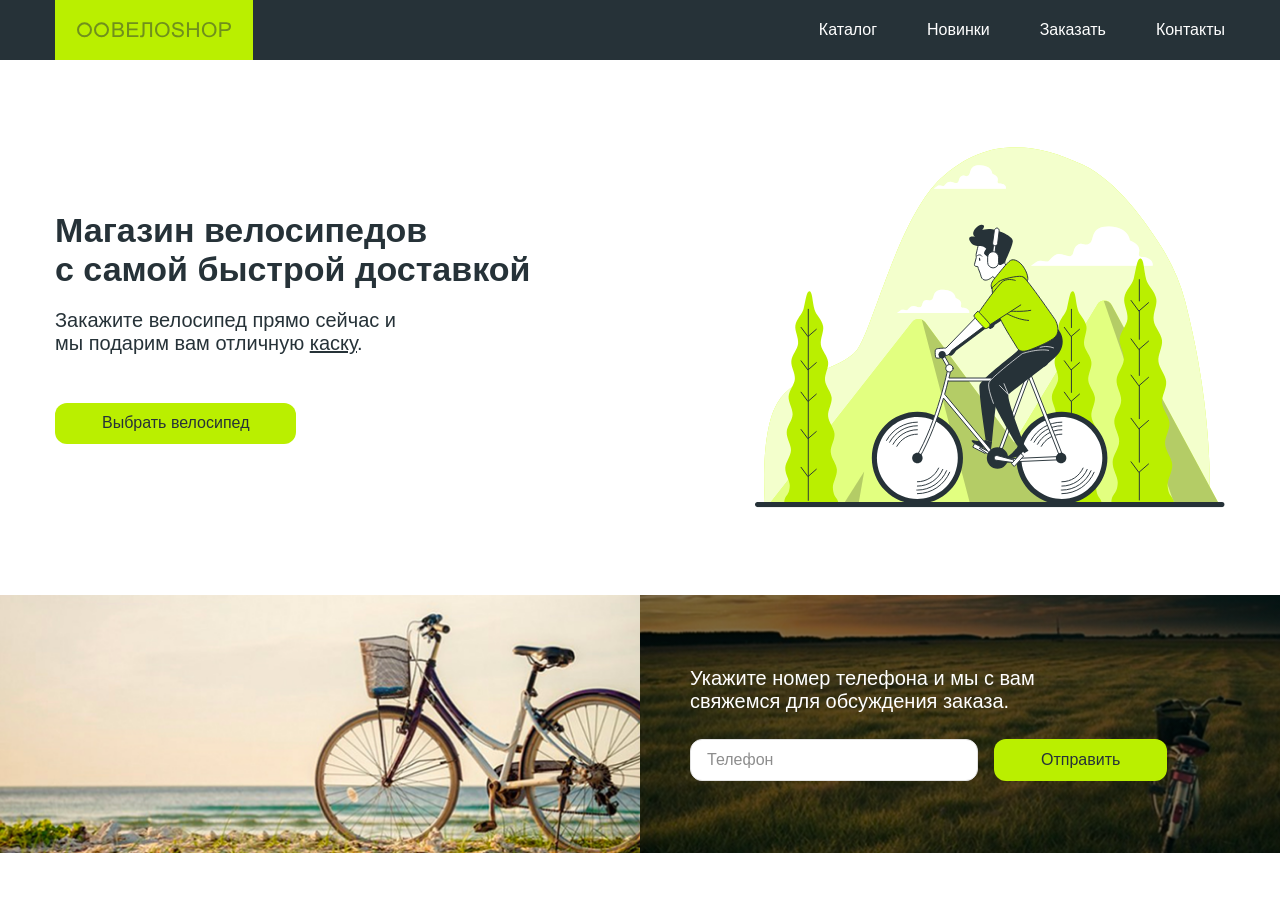
==== projects/velo/index.html @ c41ded5a "add veloSHOP" ====
<!DOCTYPE html>
<html lang="en">

<head>
    <meta charset="UTF-8">
    <meta name="viewport" content="width=device-width, initial-scale=1.0">
    <title>ВелоSHOP</title>
    <link rel="stylesheet" href="css/normalize.css">
    <link rel="stylesheet" href="css/style.css">
</head>

<body>
    <header class="header">
        <div class="container header__container">
            <a href="#" class="header__logo">
                <img class="logo" src="img/logo.svg" width="154" alt="ВелоSHOP">
            </a>
            <nav class="menu header__menu ">
                <ul class="menu__list header__menu-list">
                    <li class="menu__item">
                        <a href="" class="menu__link">Каталог</a>
                    </li>
                    <li class="menu__item">
                        <a href="" class="menu__link">Новинки</a>
                    </li>
                    <li class="menu__item">
                        <a href="" class="menu__link">Заказать</a>
                    </li>
                    <li class="menu__item">
                        <a href="" class="menu__link">Контакты</a>
                    </li>
                </ul>
            </nav>
        </div>
    </header>

    <main>
        <section class="hero">
            <div class="container hero__container">
                <div class="hero__content">
                    <h1 class="hero__title">Магазин велосипедов с&nbsp;самой быстрой доставкой</h1>
                    <p class="hero__desc">
                        Закажите велосипед прямо сейчас и мы подарим вам отличную
                        <a class="default-link" href="">каску</a>.
                    </p>
                    <button class="default-btn hero__btn">Выбрать велосипед</button>
                </div>
            </div>
        </section>

        <section class="callback">
            <div class="callback__right">
                <p class="callback__desc">
                    Укажите номер телефона и мы с вам свяжемся для обсуждения заказа.
                </p>
                <form action="" class="callback-form">
                    <input type="tel" name="tel" class="text-field callback-form__inp" placeholder="Телефон">
                    <button type="submit" class="default-btn callback-form__btn">Отправить</button>
                </form>
            </div>
        </section>
    </main>
</body>

</html>
---- projects/velo/css/style.css ----
:root {
    --black-color: #263238;
    --base-color: #BAEF00;
    --base-color-hover: #D9FF56;
    --base-color-active: #A3D200;
    --border-color: #E3E3E3;
    --placeholder-color: #8D8D8D;
    --price-color: #6C6C6C;
    --transition-duration: .3s;
}

html {
    box-sizing: border-box;
}

*,
::after,
::before {
    box-sizing: inherit;
}

body {
    font-size: 16px;
    font-family: Arial, Helvetica, sans-serif;
    margin: 0;
    color: var(--black-color);
    background-color: white;
}

img {
    max-width: 100%;
}

a {
    text-decoration: none;
}

/* Ссылка */
.default-link {
    color: var(--black-color);
    text-decoration: underline;
    transition: color var(--transition-duration), background-color var(--transition-duration);
}

.default-link:focus-visible {
    outline: none;
    background-color: var(--base-color);
}

.default-link:hover {
    color: var(--base-color-hover);
}

.default-link:active {
    color: var(--base-color-active);
}

/* Кнопка */
.default-btn {
    color: var(--black-color);
    background-color: var(--base-color);
    padding: 11px 47px;
    border: none;
    border-radius: 12px;
    outline: 1px solid transparent;
    outline-offset: 2px;
    transition: outline-color var(--transition-duration), background-color var(--transition-duration);
    cursor: pointer;
}

.default-btn:focus-visible {
    outline-color: var(--base-color);
}

.default-btn:hover {
    background-color: var(--base-color-hover);
}

.default-btn:active {
    background-color: var(--base-color-active);
}

/* Текстовое поле */

.text-field {
    outline: none;
    border-radius: 12px;
    border: 1px solid var(--border-color);
    padding: 11px 16px 11px 16px;
    transition: border-color var(--transition-duration);
}

.text-field::placeholder {
    color: var(--placeholder-color)
}

.text-field:focus {
    border-color: var(--base-color);
}

/* Подзаголовок */

.subtitle {
    margin: 0;
    text-align: center;
    font-size: 34px;
}

/* Лого */

.logo {
    width: 154px;
    display: block;
}

/* Меню */

.menu__list {
    display: flex;
    align-items: center;
    gap: 50px;
    list-style: none;
    margin: 0;
    padding-left: 0;
}

.menu__link {
    color: white;
    outline: none;
    transition: color var(--transition-duration), background-color var(--transition-duration);
}

.menu__link:focus-visible {
    outline: none;
    color: var(--black-color);
    background-color: var(--base-color);
}

.menu__link:hover {
    color: var(--base-color-hover);
}

.menu__link:active {
    color: var(--base-color-active);
}

/* Форма обратной связи */

.callback-form {
    display: flex;
    gap: 16px;
}

.callback-form__inp {
    flex-basis: 288px;
}

/* Карточка товара */

.product-card {
    display: flex;
    flex-direction: column;
    background-color: white;
    border-radius: 12px;
    border: 1px solid var(--border-color)
}

.product-card__img {
    display: block;
    flex-shrink: 0;
    height: 180px;
    width: 100%;
    object-fit: cover;
    border-top-left-radius: 12px;
    border-top-right-radius: 12px;
}

.product-card__body {
    display: flex;
    flex-direction: column;
    flex-basis: 100%;
    justify-content: space-between;
    padding: 15px;

}

.product-card__body-top {
    margin-bottom: 22px;
}

.product-card__title {
    margin-top: 0;
    margin-bottom: 10px;
    font-size: 21px;
    font-weight: 700;
}

.product-card__price {
    color: var(--price-color);
    font-size: 18px;
    font-weight: 700;

}

.product-card__btn {
    width: 100%;
}

.product-card--big {
    border: none;
    position: relative;
    height: 350px;
}

.product-card__img--big {
    height: 100%;
    border-radius: 12px;
}

.product-card__body--big {
    position: absolute;
    bottom: 0;
    width: 100%;
    background-color: rgba(0, 0, 0, 0.5);
    border-radius: 12px;
    color: white;
    align-items: flex-start;
}

.product-card__price--big {
    color: white;
}

.product-card__btn {
    width: initial;
}

/* Контейнер */

.container {
    max-width: 1200px;
    margin: 0 auto;
    padding: 0px 15px;
}

/* Шапка */

.header {
    background-color: var(--black-color);
}

.header__container {
    display: flex;
    justify-content: space-between;
    align-items: center;
}

.header__logo {
    display: block;
    outline: none;
    padding: 22px;
    background-color: var(--base-color);
    transition: opacity var(--transition-duration), background-color var(--transition-duration);
}

.header__logo:focus-visible {
    opacity: .8;
}

.header__logo:hover {
    background-color: var(--base-color-hover);
}

.header__logo:active {
    background-color: var(--base-color-active);
}

/* Hero */

.hero__container {
    display: flex;
    align-items: center;
    justify-content: space-between;
    padding-top: 80px;
    padding-bottom: 80px;
    gap: 30px;
}

.hero__container::after {
    content: "";
    display: block;
    flex-basis: 470px;
    height: 375px;
    background: url(../img/hero.svg) center / contain no-repeat;
}

.hero__content {
    flex-basis: 484px;
}

.hero__title {
    margin: 0 0 20px;
    font-size: 34px;
    font-weight: 700;
}

.hero__desc {
    max-width: 360px;
    font-size: 20px;
    font-weight: 400;
    margin: 0 0 48px;
}

/* Форма обратной связи */
.callback {
    display: grid;
    grid-template-columns: 1fr 1fr;
}

.callback::before {
    content: "";
    display: block;
    background: url(../img/callback-left.png) center / cover no-repeat;

}

.callback__right {
    padding: 72px 50px;
    background-image: linear-gradient(0deg, rgba(0, 0, 0, 0.5) 0%, rgba(0, 0, 0, 0.5) 100%), url(../img/callback-right.png);
    background-size: cover;
    background-position: center;
    background-repeat: no-repeat;
    color: white;
}

.callback__desc {
    max-width: 420px;
    font-size: 20px;
    font-weight: 400;
    margin-bottom: 26px;
    margin-top: 0;
}

@media (max-width: 740px) {
    .callback-form {
        flex-direction: column;
    }

    .callback-form__inp {
        flex-basis: initial;
    }

    /* Карточка товара */

    .product-card__img {
        height: 90px;
    }

    .product-card__body {
        padding: 10px;
    }

    .product-card__body-top {
        margin-bottom: 12px;
    }

    .product-card__title {
        font-size: 14px;
    }

    .product-card__price {
        font-size: 14px;
    }

    .product-card__img--big {
        height: 100%;
    }

    .product-card__btn {
        width: 100%;
    }

    /* Шапка */
    .header__container {
        display: block;
        padding-left: 0;
        padding-right: 0;
    }

    .header__logo {
        display: flex;
        justify-content: center;
    }

    .header__menu {
        padding-top: 20px;
        padding-bottom: 20px;
        width: 100%;
        overflow-x: scroll;
    }

    .header__menu-list {
        padding-right: 15px;
        padding-left: 15px;
        width: fit-content;
    }

    /* Hero */

    .hero__container {
        padding-top: 40px;
        padding-bottom: 40px;
    }

    .hero__container::after {
        display: none;
    }

    .hero__title {
        font-size: 28px;
    }

    .hero__btn {
        width: 100%;
    }

    /* Форма обратной связи */
    .callback {
        display: block;
    }

    .callback::before {
        display: none;
    } 
}
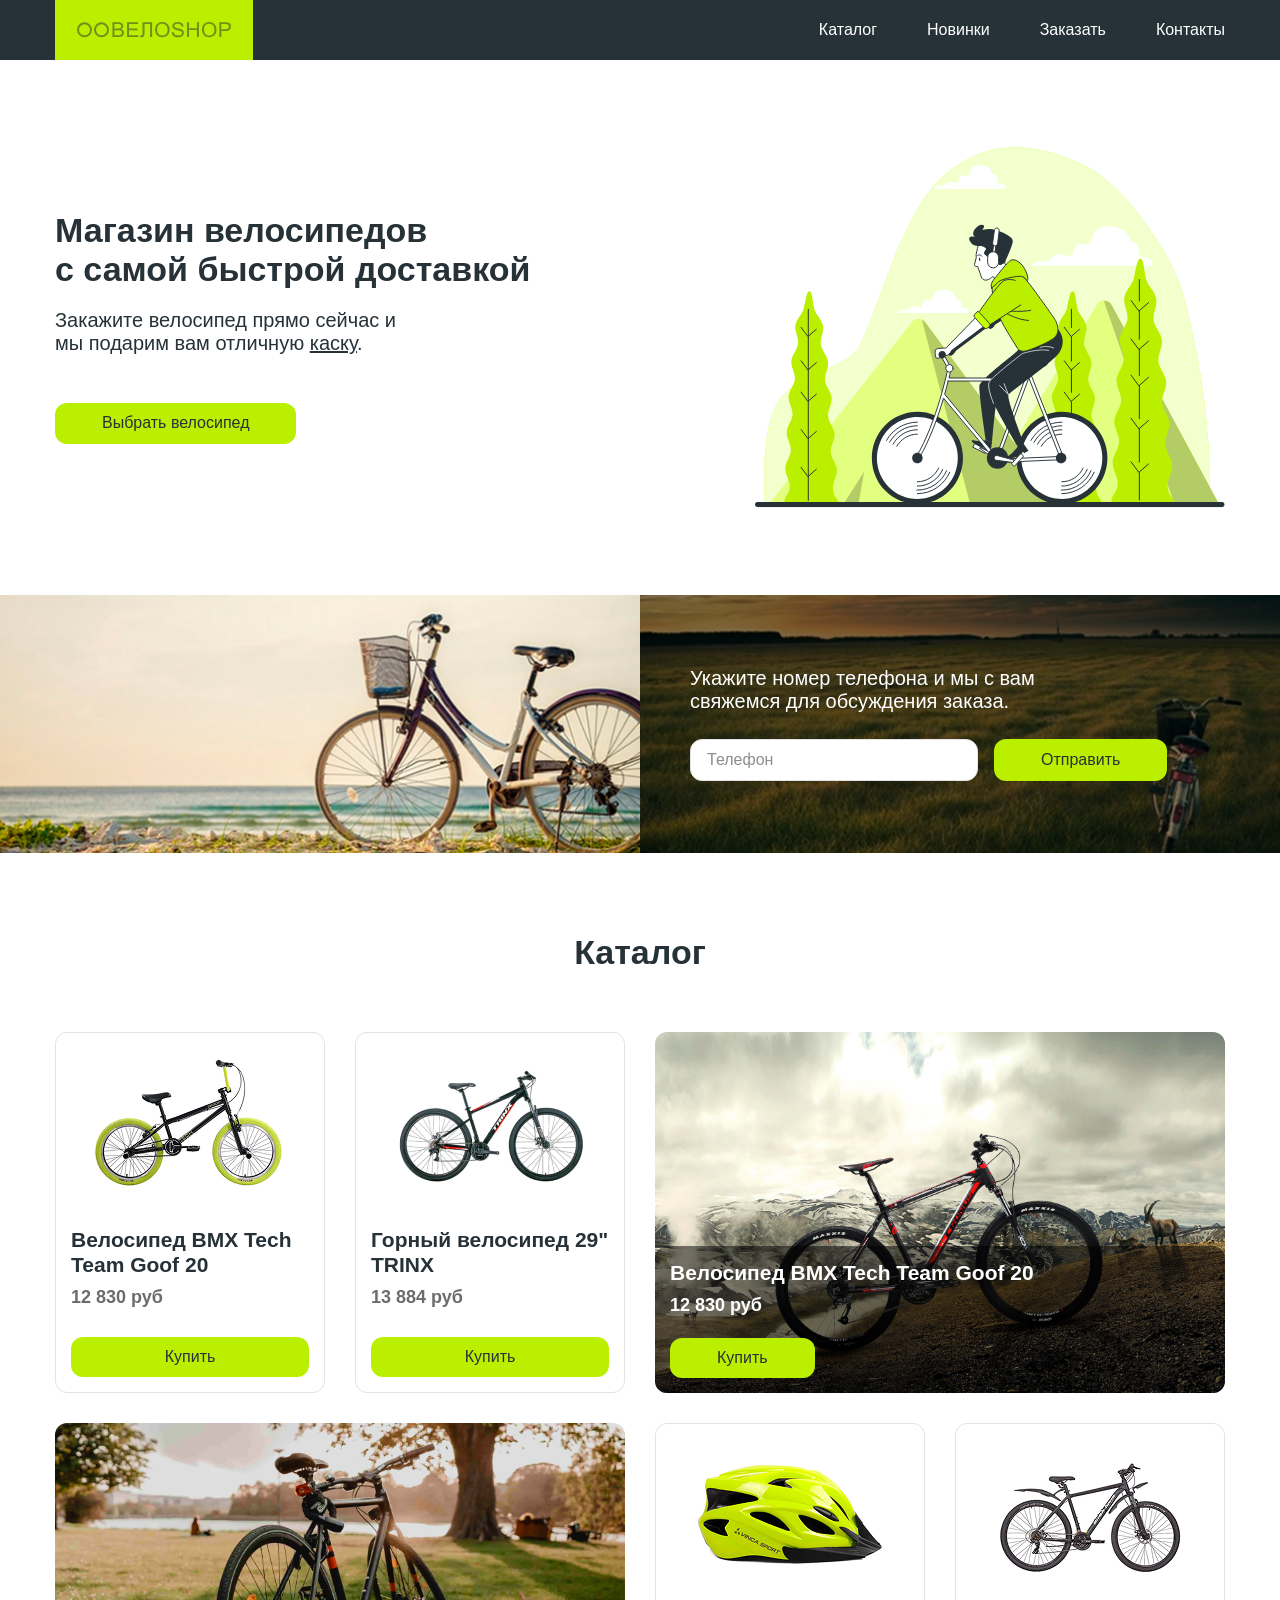
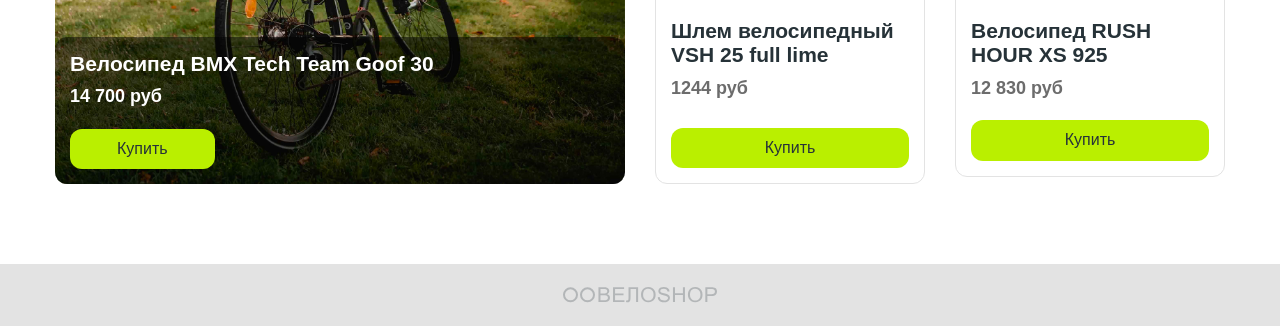
==== commit e4ffcba2: "add catalog" ====
--- a/projects/velo/index.html
+++ b/projects/velo/index.html
@@ -59,7 +59,116 @@
                 </form>
             </div>
         </section>
+
+        <section class="catalog">
+            <div class="container catalog__container">
+                <h2 class="subtitle catalog__subtitle">Каталог</h2>
+                <ul class="catalog__list">
+                    <li class="catalog__item">
+                        <article class="product-card catalog__card">
+                            <img class="product-card__img" src="img/1.jpg" alt="Велосипед">
+                            <div class="product-card__body">
+                                <div class="product-card__body-top">
+                                    <h3 class="product-card__title">
+                                        Велосипед BMX Tech Team Goof 20
+                                    </h3>
+                                    <strong class="product-card__price">
+                                        12 830 руб
+                                    </strong>
+                                </div>
+                                <button class="default-btn product-card__btn">Купить</button>
+                            </div>
+                        </article>
+                    </li>
+                    <li class="catalog__item">
+                        <article class="product-card catalog__card">
+                            <img class="product-card__img" src="img/2.png" alt="Велосипед">
+                            <div class="product-card__body">
+                                <div class="product-card__body-top">
+                                    <h3 class="product-card__title">
+                                        Горный велосипед 29" TRINX
+                                    </h3>
+                                    <strong class="product-card__price">
+                                        13 884 руб
+                                    </strong>
+                                </div>
+                                <button class="default-btn product-card__btn">Купить</button>
+                            </div>
+                        </article>
+                    </li>
+                    <li class="catalog__item catalog__item--big">
+                        <article class="product-card catalog__card product-card--big">
+                            <img class="product-card__img product-card__img--big" src="img/5.jpg" alt="Велосипед">
+                            <div class="product-card__body product-card__body--big">
+                                <div class="product-card__body-top">
+                                    <h3 class="product-card__title">
+                                        Велосипед BMX Tech Team Goof 20
+                                    </h3>
+                                    <strong class="product-card__price product-card__price--big">
+                                        12 830 руб
+                                    </strong>
+                                </div>
+                                <button class="default-btn product-card__btn product-card__btn--big">Купить</button>
+                            </div>
+                        </article>
+                    </li>
+                    <li class="catalog__item catalog__item--big">
+                        <article class="product-card catalog__card product-card--big">
+                            <img class="product-card__img product-card__img--big" src="img/4.jpg" alt="Велосипед">
+                            <div class="product-card__body product-card__body--big">
+                                <div class="product-card__body-top">
+                                    <h3 class="product-card__title">
+                                        Велосипед BMX Tech Team Goof 30
+                                    </h3>
+                                    <strong class="product-card__price product-card__price--big">
+                                        14 700 руб
+                                    </strong>
+                                </div>
+                                <button class="default-btn product-card__btn product-card__btn--big">Купить</button>
+                            </div>
+                        </article>
+                    </li>
+                    <li class="catalog__item">
+                        <article class="product-card catalog__card">
+                            <img class="product-card__img" src="img/5.png" alt="Велосипед">
+                            <div class="product-card__body">
+                                <div class="product-card__body-top">
+                                    <h3 class="product-card__title">
+                                        Шлем велосипедный VSH 25 full lime
+                                    </h3>
+                                    <strong class="product-card__price">
+                                        1244 руб
+                                    </strong>
+                                </div>
+                                <button class="default-btn product-card__btn">Купить</button>
+                            </div>
+                        </article>
+                    </li>
+                    <li class="catalog__item">
+                        <article class="product-card catalog__cardv">
+                            <img class="product-card__img" src="img/3.png" alt="Велосипед">
+                            <div class="product-card__body">
+                                <div class="product-card__body-top">
+                                    <h3 class="product-card__title">
+                                        Велосипед RUSH HOUR XS 925
+                                    </h3>
+                                    <strong class="product-card__price">
+                                        12 830 руб
+                                    </strong>
+                                </div>
+                                <button class="default-btn product-card__btn">Купить</button>
+                            </div>
+                        </article>
+                    </li>
+                </ul>
+            </div>
+        </section>
     </main>
+
+    <footer class="footer">
+        <img class="logo footer__logo" src="img/logo.svg" width="154" alt="ВелоSHOP">
+
+    </footer>
 </body>
 
 </html>
--- a/projects/velo/css/style.css
+++ b/projects/velo/css/style.css
@@ -170,7 +170,7 @@
     flex-shrink: 0;
     height: 180px;
     width: 100%;
-    object-fit: cover;
+    object-fit: contain;
     border-top-left-radius: 12px;
     border-top-right-radius: 12px;
 }
@@ -215,6 +215,7 @@
 .product-card__img--big {
     height: 100%;
     border-radius: 12px;
+    object-fit: cover;
 }
 
 .product-card__body--big {
@@ -341,7 +342,46 @@
     margin-top: 0;
 }
 
-@media (max-width: 740px) {
+/* Каталог */
+
+.catalog {
+    padding: 80px 0;
+}
+
+.catalog__subtitle {
+    margin-bottom: 60px;
+}
+
+.catalog__list {
+    display: grid;
+    grid-template-columns: repeat(4, 1fr);
+    gap: 30px;
+    margin: 0;
+    padding: 0;
+    list-style-type: none;
+}
+
+.catalog__item--big {
+    grid-column: span 2;
+}
+
+.catalog__card {
+    height: 100%;
+}
+
+/* Футер */
+.footer {
+    display: flex;
+    justify-content: center;
+    padding: 23px 15px;
+    background-color: var(--border-color);
+}
+
+.footer__logo {
+    opacity: 50%;
+}
+
+@media (max-width: 920px) {
     .callback-form {
         flex-direction: column;
     }
@@ -431,5 +471,25 @@
 
     .callback::before {
         display: none;
-    } 
+    }
+
+    .callback__right {
+        padding-left: 15px;
+        padding-right: 15px;
+    }
+
+    /* Каталог */
+    .catalog {
+        padding: 40px 0;
+    }
+
+    .catalog__subtitle {
+        margin-bottom: 30px;
+    }
+
+
+    .catalog__list {
+        grid-template-columns: repeat(2, 1fr);
+        gap: 10px;
+    }
 }
